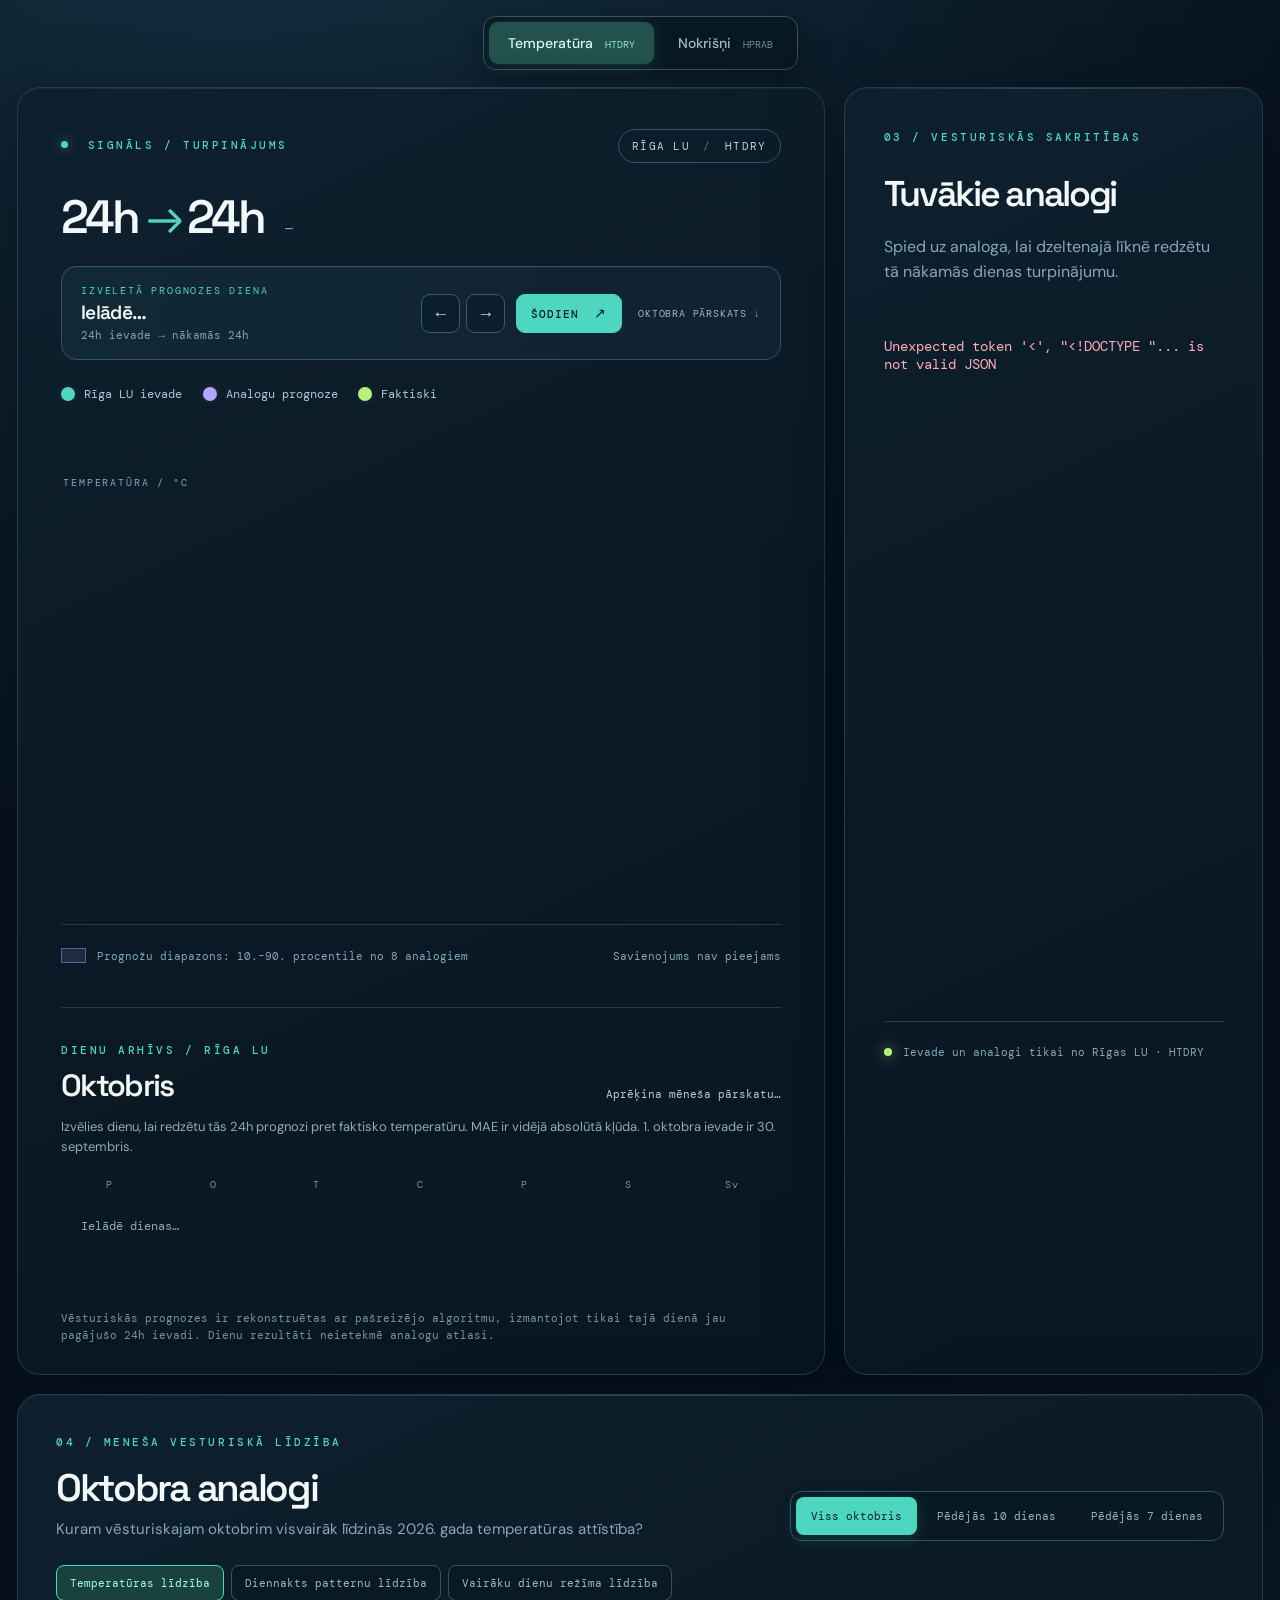
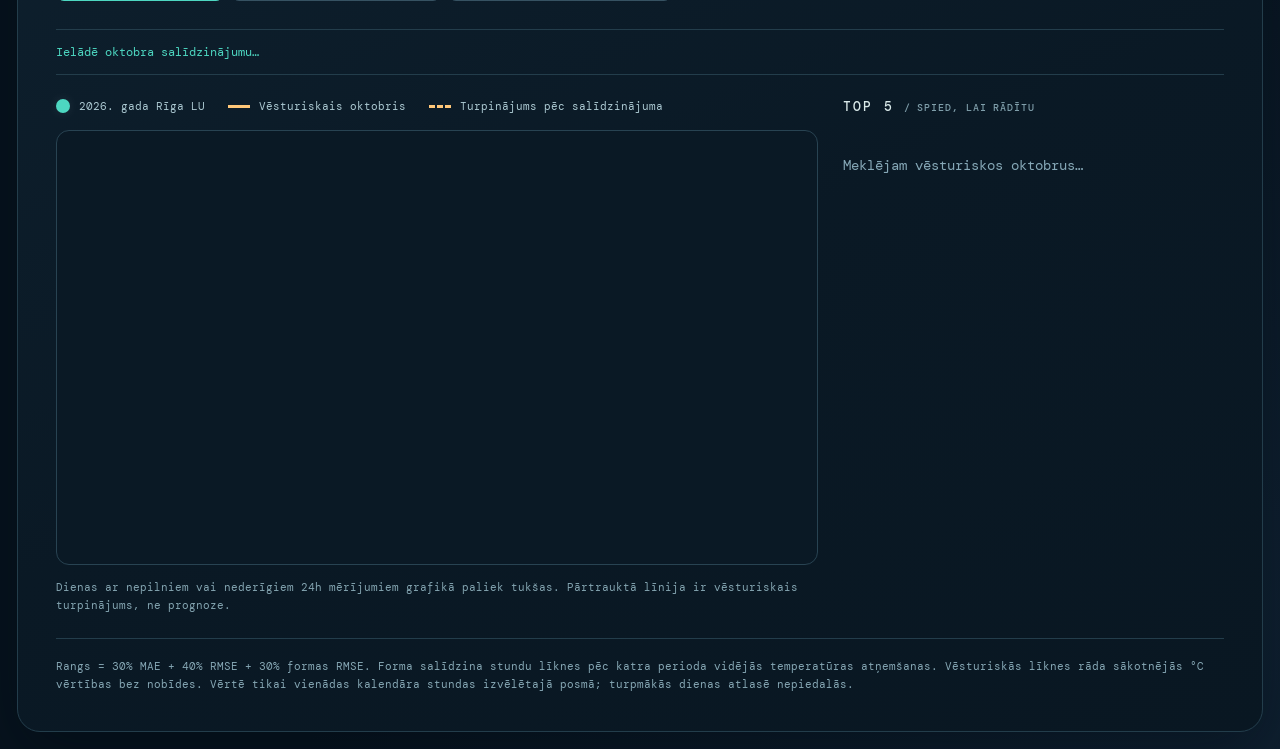
==== public/index.html @ b651a6b8 "Publish Analog Forecasting initial site" ====
<!doctype html>
<html lang="lv">
<head>
  <meta charset="utf-8">
  <meta name="viewport" content="width=device-width, initial-scale=1">
  <meta name="theme-color" content="#07131e">
  <link rel="icon" href="data:image/svg+xml,%3Csvg xmlns='http://www.w3.org/2000/svg' viewBox='0 0 64 64'%3E%3Crect width='64' height='64' rx='13' fill='%230d1c29'/%3E%3Cpath d='M11 39l12-15 10 11 9-18 11 8' fill='none' stroke='%234dd7c1' stroke-width='5' stroke-linecap='round' stroke-linejoin='round'/%3E%3C/svg%3E">
  <title>Weather Scanner · Rīga LU</title>
  <meta name="description" content="Rīgas LU temperatūras un nokrišņu vēsturiskie analogi.">
  <link rel="stylesheet" href="./style.css">
  <link rel="stylesheet" href="./precip.css">
</head>
<body>
  <nav class="weather-mode" role="group" aria-label="Meteoroloģiskais rādītājs">
    <button type="button" id="modeTemperature" aria-pressed="true">Temperatūra <span>HTDRY</span></button>
    <button type="button" id="modePrecipitation" aria-pressed="false">Nokrišņi <span>HPRAB</span></button>
  </nav>
  <main id="temperatureShell" class="shell" aria-label="Rīgas LU temperatūras analogi">
    <div class="analysis-grid">
      <section class="panel forecast-panel" aria-labelledby="forecast-title">
        <div class="panel-topline"><span class="eyebrow"><span class="live-pip"></span> SIGNĀLS / TURPINĀJUMS</span><span class="source-pill">RĪGA LU <span class="pill-separator">/</span> HTDRY</span></div>
        <div class="chart-title-row"><h1 id="forecast-title">24h <span class="arrow">→</span> 24h</h1><span id="forecastDayLabel" class="date-range">—</span></div>
        <div class="date-navigator" aria-label="Prognozes dienas pārslēgšana">
          <div class="date-readout"><span>IZVĒLĒTĀ PROGNOZES DIENA</span><strong id="selectedDateLabel">Ielādē…</strong><small id="dateContext">24h ievade → nākamās 24h</small></div>
          <div class="date-controls"><button type="button" id="previousDay" aria-label="Iepriekšējā oktobra diena">←</button><button type="button" id="nextDay" aria-label="Nākamā oktobra diena">→</button><button type="button" id="todayButton" class="today-button">ŠODIEN <span aria-hidden="true">↗</span></button></div>
          <a class="month-jump" href="#monthReview">OKTOBRA PĀRSKATS ↓</a>
        </div>
        <div class="chart-labels" aria-label="Grafika līkņu skaidrojums">
          <span><i class="swatch teal"></i><span id="inputLegendLabel">Rīga LU ievade</span></span>
          <span><i class="swatch violet"></i>Analogu prognoze</span>
          <span id="normalLegend" hidden><i class="swatch normal"></i><span id="normalLabel">Vēsturiskā norma</span></span>
          <button type="button" id="toggleSelectedAnalog" class="legend-toggle analog-toggle" aria-pressed="true" hidden title="Rādīt vai paslēpt izvēlētā analoga turpinājumu"><i class="swatch best"></i><span id="bestAnalogueLabel">Izvēlētais analogs</span><span class="toggle-indicator" aria-hidden="true">●</span></button>
          <button type="button" id="toggleTodayMatch" class="legend-toggle" aria-pressed="true" hidden title="Rādīt vai paslēpt pēc fakta atrasto šodienas sakritību"><i class="swatch today-match"></i><span id="observedMatchLabel">Šodienas sakritība</span><span class="toggle-indicator" aria-hidden="true">●</span></button>
          <span><i class="swatch lime"></i>Faktiski</span>
        </div>
        <div class="chart-frame forecast-frame"><div class="axis-label">TEMPERATŪRA / °C</div><canvas id="forecastChart" aria-label="Vakardienas temperatūra, prognoze, analogi un faktiskie mērījumi"></canvas><div class="chart-tooltip" id="forecastTooltip"></div></div>
        <div class="forecast-chart-footer"><div><span class="shade-key"></span><span>Prognožu diapazons: 10.–90. procentile no 8 analogiem</span></div><div id="actualStatus">Gaida mērījumus</div></div>
        <p id="normalContext" class="normal-context" hidden></p>
        <section id="monthReview" class="month-review" aria-labelledby="monthTitle">
          <div class="month-review-heading"><div><span class="eyebrow">DIENU ARHĪVS / RĪGA LU</span><h2 id="monthTitle">Oktobris</h2></div><div id="monthSummary" class="month-summary">Aprēķina mēneša pārskatu…</div></div>
          <p class="month-intro">Izvēlies dienu, lai redzētu tās 24h prognozi pret faktisko temperatūru. MAE ir vidējā absolūtā kļūda. 1. oktobra ievade ir 30. septembris.</p>
          <div class="month-weekdays" aria-hidden="true"><span>P</span><span>O</span><span>T</span><span>C</span><span>P</span><span>S</span><span>Sv</span></div>
          <div id="monthGrid" class="month-grid" role="group" aria-label="Oktobra dienas"><div class="month-loading">Ielādē dienas…</div></div>
          <p class="month-footnote">Vēsturiskās prognozes ir rekonstruētas ar pašreizējo algoritmu, izmantojot tikai tajā dienā jau pagājušo 24h ievadi. Dienu rezultāti neietekmē analogu atlasi.</p>
        </section>
      </section>
      <aside class="panel matches-panel" aria-labelledby="matches-title">
        <div class="matches-title"><p class="eyebrow">03 / VĒSTURISKĀS SAKRITĪBAS</p><h2 id="matches-title">Tuvākie analogi</h2><p>Spied uz analoga, lai dzeltenajā līknē redzētu tā nākamās dienas turpinājumu.</p></div>
        <div id="matches" class="matches-list"><div class="loading">Meklējam pilnās HTDRY dienas…</div></div>
        <div class="matches-bottom"><span class="mini-dot"></span><span id="candidateSources">Ievade un analogi tikai no Rīgas LU · HTDRY</span></div>
      </aside>
    </div>
    <section class="panel october-panel" aria-labelledby="octoberTitle">
      <div class="october-heading">
        <div>
          <p class="eyebrow">04 / MĒNEŠA VĒSTURISKĀ LĪDZĪBA</p>
          <h2 id="octoberTitle">Oktobra analogi</h2>
          <p>Kuram vēsturiskajam oktobrim visvairāk līdzinās 2026. gada temperatūras attīstība?</p>
        </div>
        <div class="october-periods" role="group" aria-label="Oktobra salīdzināšanas periods">
          <button type="button" data-october-period="all" aria-pressed="true">Viss oktobris</button>
          <button type="button" data-october-period="10" aria-pressed="false">Pēdējās 10 dienas</button>
          <button type="button" data-october-period="7" aria-pressed="false">Pēdējās 7 dienas</button>
        </div>
      </div>
      <div class="october-methods" role="group" aria-label="Oktobru līdzības vērtēšanas metode">
        <button type="button" data-october-method="temperature" aria-pressed="true">Temperatūras līdzība</button>
        <button type="button" data-october-method="profile" aria-pressed="false">Diennakts patternu līdzība</button>
        <button type="button" data-october-method="regime" aria-pressed="false">Vairāku dienu režīma līdzība</button>
      </div>
      <div class="october-info"><span id="octoberWindow">Ielādē oktobra salīdzinājumu…</span><span id="octoberCandidateCount"></span></div>
      <div class="october-layout">
        <div class="october-plot">
          <div class="october-legend"><span><i class="swatch teal"></i>2026. gada Rīga LU</span><span><i class="october-line-key"></i>Vēsturiskais oktobris</span><span><i class="october-line-key dashed"></i>Turpinājums pēc salīdzinājuma</span></div>
          <div class="october-chart-frame"><canvas id="octoberChart" aria-label="2026. gada oktobra temperatūra un izvēlēto vēsturisko oktobru līknes"></canvas><div class="chart-tooltip" id="octoberTooltip"></div></div>
          <p class="october-chart-note">Dienas ar nepilniem vai nederīgiem 24h mērījumiem grafikā paliek tukšas. Pārtrauktā līnija ir vēsturiskais turpinājums, ne prognoze.</p>
        </div>
        <aside class="october-results" aria-label="Pieci līdzīgākie vēsturiskie oktobri">
          <h3>TOP 5 <span>/ SPIED, LAI RĀDĪTU</span></h3>
          <div id="octoberMatches" class="october-matches"><p class="loading">Meklējam vēsturiskos oktobrus…</p></div>
        </aside>
      </div>
      <p class="october-method" id="octoberMethodExplanation">Rangs = 30% MAE + 40% RMSE + 30% formas RMSE. Forma salīdzina stundu līknes pēc katra perioda vidējās temperatūras atņemšanas. Vēsturiskās līknes rāda sākotnējās °C vērtības bez nobīdes. Vērtē tikai vienādas kalendāra stundas izvēlētajā posmā; turpmākās dienas atlasē nepiedalās.</p>
    </section>
  </main>
  <main id="precipitationShell" class="shell precip-shell" aria-label="Rīgas LU nokrišņu analogi" hidden>
    <section class="panel precip-head">
      <div><p class="eyebrow"><span class="live-pip"></span> RĪGA LU / CLIDATA HPRAB</p><h1>Nokrišņu analogi</h1><p>Stundas nokrišņu summa milimetros. Tikai pilnas Rīgas LU 24h dienas, bez iztrūkumu aizpildīšanas.</p></div>
      <span class="source-pill">RIGASLU <span class="pill-separator">/</span> HPRAB</span>
    </section>
    <section class="panel precip-forecast-panel" aria-labelledby="precipForecastTitle">
      <div class="precip-section-heading"><div><p class="eyebrow">01 / EKSPERIMENTĀLA PROGNOZE</p><h2 id="precipForecastTitle">24h <span class="arrow">→</span> 24h</h2><p>Vēsturisko nokrišņu dienu turpinājumi. Scenāriju diapazons ir analogu izkliede, ne kalibrēts ticamības intervāls.</p></div><div class="precip-date-control"><label for="precipDate">PROGNOZES DIENA</label><input id="precipDate" type="date"><button type="button" id="precipToday">ŠODIEN ↗</button></div></div>
      <div class="precip-kpis"><div><span>ANALOGU VĒRTĒJUMS ≥1 mm</span><strong id="precipChance">—</strong></div><div><span>SAGAIDĀMĀ SUMMA</span><strong id="precipExpected">—</strong></div><div><span>SCENĀRIJI / 10.–90. PROCENTILE</span><strong id="precipScenarios">—</strong></div></div>
      <div class="precip-chart-title"><span>STUNDAS SUMMA / mm</span><span>Stabiņi: analogi un faktiskie · līnija: slapjo analogu svaru daļa</span></div>
      <div class="precip-canvas-wrap"><canvas id="precipForecastChart" aria-label="24 stundu nokrišņu scenārijs, slapjo analogu daļa un faktiskie mērījumi"></canvas></div>
      <div class="precip-legend"><span><i class="precip-key violet"></i>Analogu vidējais</span><span><i class="precip-key lime"></i>Faktiski</span><span><i class="precip-key teal line"></i>Slapjo analogu daļa</span></div>
      <p id="precipForecastStatus" class="october-chart-note">Ielādē nokrišņu prognozi…</p>
      <details class="precip-forecast-details"><summary>8 izmantotie vēsturiskie analogi</summary><div id="precipForecastMatches"></div></details>
    </section>
    <section class="panel precip-october-panel" aria-labelledby="precipOctoberTitle">
      <div class="precip-section-heading"><div><p class="eyebrow">02 / VĒSTURISKAIS OKTOBRIS</p><h2 id="precipOctoberTitle">Oktobra analogi</h2><p>2026. gada nokrišņu daudzums un ritms pret iepriekšējiem Rīgas LU oktobriem.</p></div><div class="october-periods" role="group" aria-label="Nokrišņu salīdzināšanas periods"><button type="button" data-precip-period="all" aria-pressed="true">Viss oktobris</button><button type="button" data-precip-period="10" aria-pressed="false">Pēdējās 10 dienas</button><button type="button" data-precip-period="7" aria-pressed="false">Pēdējās 7 dienas</button></div></div>
      <div class="october-methods" role="group" aria-label="Nokrišņu līdzības metode"><button type="button" data-precip-method="amount" aria-pressed="true">Nokrišņu daudzums</button><button type="button" data-precip-method="episodes" aria-pressed="false">Nokrišņu epizodes</button><button type="button" data-precip-method="rhythm" aria-pressed="false">Sausuma / nokrišņu ritms</button></div>
      <div class="october-info"><span id="precipWindow">Ielādē oktobra datus…</span><span id="precipCandidates"></span></div>
      <div class="precip-october-grid"><div class="precip-plots"><div class="precip-plot-card"><h3>Diennakts nokrišņu summa <small>mm / dienā</small></h3><div class="precip-canvas-wrap"><canvas id="precipDailyChart" aria-label="Oktobra diennakts nokrišņu stabiņi"></canvas></div></div><div class="precip-plot-card"><h3>Mēneša kumulatīvie nokrišņi <small>mm</small></h3><div class="precip-canvas-wrap"><canvas id="precipCumulativeChart" aria-label="2026. un vēsturiskā oktobra uzkrāto nokrišņu līknes"></canvas></div></div><div class="precip-plot-card"><div class="precip-hour-head"><h3>Stundas intensitāte <small>mm / stundā</small></h3><label>Datums <select id="precipHourDay"></select></label></div><div class="precip-canvas-wrap"><canvas id="precipHourlyChart" aria-label="Izvēlētās oktobra dienas nokrišņi pa stundām"></canvas></div></div><p class="october-chart-note">Iekrāsotā zona ir pēc salīdzinājuma robežas. Turpinājuma stabiņi un līkne ir vēsturiski novērojumi; tie nepiedalās rangā.</p></div><aside class="october-results"><h3>TOP 5 <span>/ IZVĒLIES GADU GRAFIKIEM</span></h3><div id="precipMatches" class="october-matches"></div></aside></div>
      <p id="precipMethodExplanation" class="october-method"></p>
    </section>
  </main>
  <script type="module" src="./app.js"></script>
  <script type="module" src="./precip.js"></script>
</body>
</html>
---- public/style.css ----
@import url('https://fonts.googleapis.com/css2?family=DM+Mono:wght@400;500&family=DM+Sans:wght@400;500;600;700&family=Space+Grotesk:wght@400;500;600;700&display=swap');
:root{color-scheme:dark;--bg:#07131e;--panel:#0c1b28;--line:#233d4b;--text:#f2f7f8;--muted:#86a8b7;--teal:#4dd7c1;--lime:#b8f178;--violet:#b2a4ff;--amber:#ffc779;--coral:#ff96aa;--mono:'DM Mono',Consolas,monospace;--display:'Space Grotesk',Arial,sans-serif;--sans:'DM Sans',Arial,sans-serif}
*{box-sizing:border-box}html{min-height:100%}body{margin:0;min-height:100vh;background:radial-gradient(circle at 18% -12%,#153142 0,transparent 40%),radial-gradient(circle at 95% 95%,#102233 0,transparent 36%),var(--bg);color:var(--text);font-family:var(--sans)}
.shell{width:min(100%,1900px);margin:0 auto;padding:clamp(12px,1.3vw,28px);min-height:100vh;display:flex;align-items:stretch}.analysis-grid{display:grid;width:100%;grid-template-columns:minmax(0,1.93fr) minmax(360px,1fr);gap:clamp(12px,1.5vw,28px)}
.panel{min-width:0;position:relative;overflow:hidden;background:linear-gradient(155deg,#0e202e 0%,#0a1925 52%,#091722 100%);border:1px solid var(--line);border-radius:23px;box-shadow:0 22px 70px #020a1280,inset 0 1px #ffffff08}.panel:before{content:'';position:absolute;inset:0 0 auto;height:1px;background:linear-gradient(90deg,transparent,#6baaa944,transparent);pointer-events:none}
.forecast-panel{padding:clamp(28px,3.2vw,64px) clamp(26px,3.4vw,68px) clamp(24px,2.4vw,42px);display:flex;flex-direction:column}.matches-panel{padding:clamp(28px,3.2vw,64px) clamp(28px,3vw,58px) clamp(24px,2.4vw,42px);display:flex;flex-direction:column}
.panel-topline{display:flex;align-items:center;justify-content:space-between;gap:12px;margin-bottom:clamp(24px,2.5vw,46px)}.eyebrow{margin:0;color:var(--teal);font:500 clamp(11px,.83vw,15px) var(--mono);letter-spacing:.23em;line-height:1.5}.live-pip{display:inline-block;width:7px;height:7px;margin:0 10px 1px 0;border-radius:50%;background:var(--teal);box-shadow:0 0 12px #4dd7c199}.source-pill{border:1px solid #345366;border-radius:100px;padding:9px 13px;color:#b8d5dc;font:11px var(--mono);letter-spacing:.12em;white-space:nowrap}.pill-separator{color:#527889;margin:0 5px}
.chart-title-row{display:flex;align-items:baseline;gap:clamp(16px,1.7vw,32px);flex-wrap:wrap}.chart-title-row h1{font:600 clamp(40px,3.65vw,73px)/.98 var(--display);letter-spacing:-.07em;margin:0}.arrow{color:var(--teal);font-weight:400;letter-spacing:-.1em}.date-range{color:#86a8bc;font:clamp(13px,1vw,18px) var(--mono);white-space:nowrap}
.chart-labels{display:flex;align-content:flex-start;align-items:center;flex-wrap:wrap;gap:13px clamp(18px,1.6vw,31px);margin-top:clamp(36px,3vw,62px);min-height:55px}.chart-labels>span{display:inline-flex;align-items:center;color:#aac9d4;font:clamp(12px,.85vw,16px) var(--mono);white-space:nowrap}.swatch{display:inline-block;flex:none;width:14px;height:14px;margin-right:9px;border-radius:50%;box-shadow:0 0 12px #ffffff16}.swatch.teal{background:var(--teal)}.swatch.violet{background:var(--violet)}.swatch.lime{background:var(--lime)}.swatch.best,.swatch.today-match{width:24px;height:0;border-top:3px dotted var(--amber);border-radius:0;box-shadow:none}.swatch.today-match{border-color:var(--coral)}
.chart-labels>[hidden]{display:none}.legend-toggle{display:inline-flex;align-items:center;gap:0;border:1px solid #ff96aa60;border-radius:9px;background:#ff96aa0b;color:#bcd3dc;padding:7px 10px;font:clamp(12px,.85vw,16px) var(--mono);cursor:pointer;transition:opacity .2s,border-color .2s,background .2s}.legend-toggle:hover{border-color:var(--coral);background:#ff96aa1c}.legend-toggle:focus-visible,.match:focus-visible{outline:2px solid var(--amber);outline-offset:2px}.legend-toggle.is-off{opacity:.47}.toggle-indicator{margin-left:9px;color:var(--coral);font-size:11px}.legend-toggle.is-off .toggle-indicator{color:#607888}
.chart-frame{position:relative}.forecast-frame{height:clamp(440px,49vw,710px);margin:clamp(28px,2.7vw,50px) 0 0;flex:1;min-height:440px}.chart-frame canvas{display:block;width:100%;height:100%;cursor:crosshair;touch-action:pan-y}.axis-label{position:absolute;top:0;left:2px;pointer-events:none;color:#88aab9;font:clamp(10px,.8vw,14px) var(--mono);letter-spacing:.18em}.chart-tooltip{display:none;position:absolute;z-index:4;pointer-events:none;min-width:180px;max-width:min(300px,80vw);padding:14px 17px;background:#193140f5;border:1px solid #587f8d;border-radius:12px;box-shadow:0 14px 36px #000a;color:#f0faf9;font:13px/1.7 var(--mono);backdrop-filter:blur(12px)}.chart-tooltip strong{font-size:15px}
.forecast-chart-footer{display:flex;align-items:center;justify-content:space-between;gap:12px 22px;flex-wrap:wrap;border-top:1px solid var(--line);margin-top:8px;padding-top:clamp(18px,1.8vw,31px);color:var(--muted);font:clamp(11px,.79vw,15px) var(--mono);line-height:1.5}.forecast-chart-footer>div{display:flex;align-items:center;gap:11px}.shade-key{display:inline-block;flex:none;width:25px;height:15px;border:1px solid #ab9afa77;background:#ab9afa22}
.matches-title .eyebrow{margin-bottom:clamp(24px,2.3vw,42px)}.matches-title h2{margin:0;color:var(--text);font:600 clamp(32px,2.8vw,54px)/1.08 var(--display);letter-spacing:-.065em}.matches-title>p:last-child{margin:clamp(20px,1.7vw,32px) 0 clamp(26px,2.1vw,41px);color:var(--muted);font-size:clamp(16px,1.18vw,22px);line-height:1.55}.matches-list{flex:1;min-height:0;max-height:710px;overflow-y:auto;scrollbar-width:thin;scrollbar-color:#365465 transparent}.match{display:grid;width:100%;grid-template-columns:clamp(26px,2vw,40px) minmax(0,1fr) auto;align-items:center;gap:clamp(9px,1vw,19px);padding:clamp(17px,1.5vw,27px) 8px;border:0;border-top:1px solid var(--line);background:transparent;color:inherit;text-align:left;cursor:pointer;transition:background .18s,padding .18s,box-shadow .18s}.match:hover{background:#152a38aa;padding-left:14px}.match.selected{background:#ffc7790e;box-shadow:inset 3px 0 var(--amber);padding-left:14px}.match.selected .match-rank,.match.selected .match-score{color:var(--amber)}.match-detail,.match-date,.match-station,.match-meta{display:block;min-width:0}.match-rank{color:#698c9e;font:clamp(14px,.91vw,18px) var(--mono)}.match-date{font:600 clamp(18px,1.3vw,26px) var(--display);letter-spacing:-.035em}.match-station{margin-top:5px;color:#d5e5e6;font:clamp(12px,.85vw,16px) var(--sans)}.match-station span{color:#6f93a2;font:11px var(--mono);margin-left:5px}.match-meta{margin-top:4px;color:#7b9ba9;font:clamp(11px,.75vw,14px) var(--mono)}.match-score{text-align:right;color:var(--teal);font:500 clamp(19px,1.3vw,26px) var(--mono)}.match-score small{display:block;margin-top:6px;color:#7496a5;font:clamp(10px,.7vw,13px) var(--mono);white-space:nowrap}.matches-bottom{border-top:1px solid var(--line);padding-top:clamp(19px,1.7vw,32px);color:#88a8b6;font:clamp(11px,.8vw,15px)/1.5 var(--mono)}.mini-dot{display:inline-block;width:8px;height:8px;margin-right:11px;border-radius:50%;background:var(--lime);box-shadow:0 0 14px #b8f178a3}.loading{padding:26px 0;color:var(--muted);font:14px var(--mono)}.loading.error{color:#ffabb8}
.match-meta>span{display:block;line-height:1.35}
@media(max-width:1250px){.analysis-grid{grid-template-columns:minmax(0,1.55fr) minmax(330px,1fr)}.forecast-panel,.matches-panel{padding:30px}.chart-labels{margin-top:30px}.forecast-frame{min-height:440px}.match-station span{display:block;margin:3px 0 0}}
@media(max-width:900px){.shell{padding:14px}.analysis-grid{grid-template-columns:1fr;gap:14px}.forecast-panel,.matches-panel{padding:30px}.forecast-frame{height:480px;min-height:480px}.matches-list{display:grid;grid-template-columns:repeat(2,minmax(0,1fr));column-gap:26px;max-height:none;overflow:visible}.matches-bottom{margin-top:20px}.match:nth-child(2){border-top:1px solid var(--line)}}
@media(max-width:760px){.matches-list{display:block}.match-station span{display:inline;margin-left:5px}}
@media(max-width:600px){.shell{padding:8px}.forecast-panel,.matches-panel{padding:22px 18px;border-radius:17px}.panel-topline{margin-bottom:24px}.source-pill{font-size:9px;padding:7px 9px}.chart-title-row h1{font-size:39px}.date-range{font-size:12px}.chart-labels{margin-top:26px;gap:10px 14px}.chart-labels>span{font-size:11px}.forecast-frame{height:390px;min-height:390px;margin-top:28px}.matches-list{display:block}.matches-title h2{font-size:33px}.matches-title>p:last-child{font-size:16px}.match{padding:19px 0}.forecast-chart-footer{display:block}.forecast-chart-footer>div+div{margin-top:8px}}

.date-navigator{display:flex;align-items:center;gap:16px;flex-wrap:wrap;margin-top:26px;padding:17px 19px;background:linear-gradient(100deg,#102a35,#112332 70%,#102333);border:1px solid #345263;border-radius:15px;box-shadow:inset 0 1px #ffffff0a}
.date-readout{display:flex;flex-direction:column;gap:4px;flex:1;min-width:170px}.date-readout>span{color:var(--teal);font:10px var(--mono);letter-spacing:.18em}.date-readout strong{font:600 clamp(19px,1.5vw,28px)/1.2 var(--display);letter-spacing:-.035em}.date-readout small{color:#83a5b3;font:11px var(--mono)}
.date-controls{display:flex;align-items:center;gap:6px}.date-controls button{height:39px;min-width:39px;border:1px solid #3b5b6c;border-radius:9px;background:#0b1e2b;color:#c9e4e8;font:500 17px var(--mono);cursor:pointer;transition:background .2s,transform .2s,border-color .2s}.date-controls button:hover:not(:disabled){background:#21404e;border-color:var(--teal);transform:translateY(-2px)}.date-controls button:disabled{opacity:.33;cursor:default}.date-controls .today-button{padding:0 14px;margin-left:5px;color:#071d22;background:var(--teal);border-color:var(--teal);font:500 11px var(--mono);letter-spacing:.09em}.date-controls .today-button:hover{color:#071d22;background:#72e9d4}.date-controls .today-button span{margin-left:7px;font-size:14px}.date-controls .today-button.is-current{box-shadow:0 0 0 3px #4dd7c123}
.month-jump{color:#9cbcc7;font:10px var(--mono);letter-spacing:.08em;text-decoration:none;white-space:nowrap}.month-jump:hover{color:var(--teal)}.date-controls button:focus-visible,.month-jump:focus-visible,.day-tile:focus-visible{outline:2px solid var(--amber);outline-offset:2px}
.date-navigator+.chart-labels{margin-top:clamp(23px,2vw,34px)}
.month-review{margin-top:43px;padding-top:30px;border-top:1px solid var(--line);scroll-margin-top:22px}.month-review-heading{display:flex;align-items:end;justify-content:space-between;gap:12px 20px;flex-wrap:wrap}.month-review-heading h2{font:600 clamp(27px,2.4vw,42px)/1.05 var(--display);letter-spacing:-.055em;margin:11px 0 0}.month-summary{color:#b5d1d6;font:11px/1.5 var(--mono);text-align:right}.month-summary strong{color:var(--teal);font-size:18px}.month-intro{color:#8eacb7;font:13px/1.5 var(--sans);margin:15px 0 22px}.month-weekdays,.month-grid{display:grid;grid-template-columns:repeat(7,minmax(0,1fr));gap:7px}.month-weekdays{margin-bottom:7px;text-align:center;color:#7998a6;font:10px var(--mono);letter-spacing:.15em}.month-grid{min-height:92px}.month-loading{grid-column:1/-1;color:#8eacb7;font:12px var(--mono);padding:20px}
.day-tile{position:relative;display:flex;flex-direction:column;align-items:flex-start;justify-content:space-between;min-width:0;min-height:67px;padding:10px 10px 8px;background:#0d202d;border:1px solid #294655;border-radius:10px;color:#d4e7e9;text-align:left;cursor:pointer;transition:background .18s,border-color .18s,transform .18s,box-shadow .18s}.day-tile:hover:not(:disabled){background:#1a3442;border-color:#70cbbd;transform:translateY(-2px)}.day-tile.selected{border-color:var(--teal);background:linear-gradient(145deg,#173d44,#123039);box-shadow:inset 0 0 0 1px #4dd7c155,0 4px 20px #4dd7c11d}.day-tile.today{box-shadow:inset 0 0 0 1px #b8f17855}.day-tile.selected.today{box-shadow:inset 0 0 0 1px #4dd7c166,0 0 16px #b8f1782b}.day-tile:disabled{cursor:default;opacity:.42}.day-tile.unavailable{opacity:.5}.day-tile .day-number{font:600 18px/1 var(--display)}.day-tile .day-metric{overflow:hidden;max-width:100%;white-space:nowrap;text-overflow:ellipsis;color:#84aab5;font:10px var(--mono)}.day-tile.complete .day-metric{color:#b6d9d5}.day-tile.partial .day-metric{color:var(--lime)}.day-tile:before{content:'';position:absolute;right:9px;top:10px;width:5px;height:5px;border-radius:50%;background:#698798}.day-tile.complete:before{background:var(--teal)}.day-tile.partial:before,.day-tile.today:before{background:var(--lime)}.month-blank{min-height:67px}.month-footnote{margin:20px 0 0;color:#7597a5;font:11px/1.5 var(--mono)}
@media(max-width:1200px){.date-navigator{gap:12px}.month-jump{width:100%}.day-tile{min-height:61px;padding:9px 7px}.day-tile .day-number{font-size:16px}.day-tile .day-metric{font-size:9px}}
@media(max-width:600px){.date-navigator{margin-top:21px;padding:14px}.date-readout{min-width:140px}.date-controls{width:100%}.date-controls .today-button{margin-left:auto}.month-review{margin-top:31px;padding-top:23px}.month-summary{text-align:left}.month-grid,.month-weekdays{gap:4px}.day-tile{min-height:53px;padding:7px 5px;border-radius:7px}.day-tile .day-number{font-size:14px}.day-tile .day-metric{font-size:8px}.month-blank{min-height:53px}}

.swatch.normal{width:24px;height:0;border-top:3px dashed #84c9ec;border-radius:0;box-shadow:none}.normal-context{margin:12px 0 0;color:#83a6b4;font:11px/1.5 var(--mono)}.normal-context:before{content:'NORMA / ';color:#84c9ec;letter-spacing:.08em}.normal-context[hidden]{display:none}
.legend-toggle.analog-toggle{border-color:#ffc77960;background:#ffc7790b}.legend-toggle.analog-toggle:hover{border-color:var(--amber);background:#ffc7791c}.analog-toggle .toggle-indicator{color:var(--amber)}

/* Separate full-width October comparison; the 24h dashboard above remains intact. */
.shell{flex-direction:column;gap:clamp(14px,1.5vw,28px)}
.october-panel{padding:clamp(26px,3vw,54px)}
.october-heading{display:flex;align-items:flex-end;justify-content:space-between;gap:22px;flex-wrap:wrap}
.october-heading h2{font:600 clamp(33px,3vw,54px)/1.05 var(--display);letter-spacing:-.06em;margin:18px 0 11px}
.october-heading p:last-child{color:var(--muted);font:clamp(15px,1.05vw,19px)/1.45 var(--sans);margin:0}
.october-periods{display:flex;gap:5px;flex-wrap:wrap;padding:5px;border:1px solid #365262;border-radius:12px;background:#091923}
.october-periods button{border:0;border-radius:8px;background:transparent;color:#98b6c2;padding:12px 15px;cursor:pointer;font:11px var(--mono);white-space:nowrap;transition:background .2s,color .2s}
.october-periods button:hover{color:var(--text);background:#203746}.october-periods button[aria-pressed="true"]{color:#092026;background:var(--teal);box-shadow:0 4px 16px #4dd7c12b}
.october-periods button:focus-visible,.october-match:focus-visible{outline:2px solid var(--amber);outline-offset:2px}
.october-methods{display:flex;flex-wrap:wrap;gap:7px;margin-top:24px}
.october-methods button{border:1px solid #365262;border-radius:8px;background:#0a1a25;color:#9db9c5;padding:10px 13px;cursor:pointer;font:11px var(--mono);transition:background .2s,border-color .2s,color .2s}
.october-methods button:hover{border-color:var(--teal);color:var(--text)}
.october-methods button[aria-pressed="true"]{border-color:var(--teal);background:#19423f;color:#a5fff0}
.october-methods button:focus-visible{outline:2px solid var(--amber);outline-offset:2px}
.october-info{display:flex;justify-content:space-between;gap:10px 20px;flex-wrap:wrap;margin:28px 0 16px;padding:13px 0;border-top:1px solid var(--line);border-bottom:1px solid var(--line);color:#a6c6cf;font:12px/1.5 var(--mono)}
.october-info span:first-child{color:var(--teal)}
.october-layout{display:grid;grid-template-columns:minmax(0,2fr) minmax(285px,1fr);gap:clamp(18px,2vw,38px)}
.october-plot,.october-results{min-width:0}.october-legend{display:flex;flex-wrap:wrap;gap:10px 23px;margin:8px 0 17px;color:#acc9d2;font:11px var(--mono)}.october-legend span{display:flex;align-items:center;white-space:nowrap}
.october-line-key{display:inline-block;width:22px;height:0;margin-right:9px;border-top:3px solid var(--amber)}.october-line-key.dashed{border-top-style:dashed}
.october-chart-frame{height:clamp(360px,34vw,510px);position:relative;border:1px solid #284352;border-radius:13px;background:#0a1925;overflow:hidden}.october-chart-frame canvas{display:block;width:100%;height:100%;cursor:crosshair}
.october-chart-note{margin:14px 0 0;color:#84a5b1;font:11px/1.6 var(--mono)}
.october-results{padding:7px 0 0}.october-results h3{margin:0 0 15px;font:500 13px var(--mono);letter-spacing:.16em;color:#d9e9e9}.october-results h3 span{font-size:10px;color:#7f9eaa;letter-spacing:.09em}
.october-match{display:grid;grid-template-columns:7px 29px minmax(0,1fr) auto;gap:10px;align-items:center;width:100%;padding:14px 9px;border:0;border-top:1px solid var(--line);background:transparent;color:var(--text);text-align:left;cursor:pointer;transition:background .18s,opacity .18s}.october-match:hover{background:#15303d}.october-match[aria-pressed="true"]{background:#19323c}.october-match[aria-pressed="false"]{opacity:.65}.october-match-bar{height:46px;width:4px;border-radius:4px;background:var(--analog-color)}.october-match-rank{font:12px var(--mono);color:#7899a8}.october-match-year{display:block;font:600 21px var(--display)}.october-match-detail{display:block;margin-top:3px;font:10px/1.5 var(--mono);color:#8eadba}.october-match-score{font:500 16px var(--mono);color:var(--analog-color);text-align:right}.october-match-score small{display:block;font:10px var(--mono);color:#7898a5}
.october-method{margin:23px 0 0;padding-top:18px;border-top:1px solid var(--line);color:#86a7b4;font:11px/1.65 var(--mono)}
@media(max-width:1100px){.october-layout{grid-template-columns:1fr}.october-matches{display:grid;grid-template-columns:repeat(2,minmax(0,1fr));gap:0 16px}.october-chart-frame{height:430px}}
@media(max-width:650px){.october-panel{padding:22px 18px}.october-periods{width:100%}.october-periods button{flex:1;padding:10px 5px;font-size:10px}.october-matches{display:block}.october-chart-frame{height:360px}.october-info{font-size:10px}.october-heading p:last-child{font-size:14px}}
---- public/precip.css ----
[hidden]{display:none!important}
.weather-mode{width:max-content;max-width:calc(100% - 24px);display:flex;gap:5px;margin:16px auto 0;padding:5px;border:1px solid #365262;border-radius:13px;background:#091923;box-shadow:0 10px 30px #0005}
.weather-mode button{border:0;border-radius:9px;padding:12px 19px;background:transparent;color:#a5bec8;font:500 14px var(--sans);cursor:pointer;transition:background .2s,color .2s}
.weather-mode button span{margin-left:8px;color:#71919e;font:10px var(--mono)}
.weather-mode button[aria-pressed="true"]{background:#24534f;color:#dcfff6;box-shadow:0 4px 15px #4dd7c124}.weather-mode button[aria-pressed="true"] span{color:#93e5d8}
.weather-mode button:hover:not([aria-pressed="true"]){background:#1b3442;color:#e8f5f6}
.weather-mode button:focus-visible,.precip-shell button:focus-visible,.precip-shell input:focus-visible,.precip-shell select:focus-visible{outline:2px solid var(--amber);outline-offset:2px}
.precip-shell{padding-top:14px}.precip-head,.precip-forecast-panel,.precip-october-panel{padding:clamp(24px,3vw,52px)}
.precip-head{display:flex;justify-content:space-between;align-items:center;gap:20px}.precip-head h1{margin:12px 0 8px;font:600 clamp(39px,3.2vw,61px)/1.05 var(--display);letter-spacing:-.06em}.precip-head p:last-child,.precip-section-heading p:last-child{margin:0;color:var(--muted);font:clamp(14px,1vw,18px)/1.5 var(--sans)}
.precip-section-heading{display:flex;justify-content:space-between;align-items:flex-end;flex-wrap:wrap;gap:20px}.precip-section-heading h2{font:600 clamp(31px,2.7vw,48px)/1.1 var(--display);letter-spacing:-.055em;margin:12px 0 9px}
.precip-date-control{display:flex;align-items:center;gap:9px;flex-wrap:wrap}.precip-date-control label{color:#9cb7c3;font:10px var(--mono);letter-spacing:.12em}.precip-date-control input,.precip-hour-head select{border:1px solid #385667;border-radius:8px;background:#0a1b28;color:#edf8f8;padding:10px 12px;font:12px var(--mono);color-scheme:dark}.precip-date-control button{border:1px solid var(--teal);border-radius:8px;background:#214f4b;color:#bbfff0;padding:10px 13px;cursor:pointer;font:11px var(--mono)}
.precip-kpis{display:grid;grid-template-columns:repeat(3,minmax(0,1fr));gap:12px;margin:28px 0}.precip-kpis>div{padding:18px 20px;background:#0c2530;border:1px solid #30505b;border-radius:12px}.precip-kpis span,.precip-kpis strong{display:block}.precip-kpis span{color:#82a7b4;font:10px/1.5 var(--mono);letter-spacing:.08em}.precip-kpis strong{margin-top:8px;color:var(--teal);font:600 clamp(21px,2vw,36px) var(--display)}
.precip-chart-title{display:flex;justify-content:space-between;gap:10px;flex-wrap:wrap;margin:25px 0 11px;color:#8eb0bc;font:11px var(--mono);letter-spacing:.07em}.precip-chart-title span:last-child{letter-spacing:0;color:#789aa8}
.precip-canvas-wrap{height:270px;position:relative;border:1px solid #284352;border-radius:12px;background:#091925;overflow:hidden}.precip-canvas-wrap canvas{display:block;width:100%;height:100%}.precip-forecast-panel>.precip-canvas-wrap{height:360px}
.precip-legend{display:flex;flex-wrap:wrap;gap:12px 23px;margin:16px 0;color:#9db9c5;font:11px var(--mono)}.precip-legend span{display:flex;align-items:center}.precip-key{width:15px;height:11px;display:inline-block;margin-right:8px;border-radius:3px;background:var(--key)}.precip-key.violet{--key:var(--violet)}.precip-key.lime{--key:var(--lime)}.precip-key.teal{--key:var(--teal)}.precip-key.line{height:0;border-top:2px solid var(--key);border-radius:0;background:transparent}
.precip-forecast-details{margin-top:19px;padding:14px 18px;border:1px solid #2e4a58;border-radius:10px;color:#a4c1ca;font:11px/1.6 var(--mono)}.precip-forecast-details summary{cursor:pointer;color:#d2e9e8}.precip-forecast-details ul{list-style:none;padding:0;margin:12px 0 0;display:grid;grid-template-columns:repeat(2,minmax(0,1fr));gap:7px 20px}
.precip-october-panel .october-methods{margin-top:24px}.precip-october-grid{display:grid;grid-template-columns:minmax(0,2fr) minmax(280px,1fr);gap:clamp(17px,2vw,38px)}.precip-plots{min-width:0;display:grid;gap:19px}.precip-plot-card{min-width:0}.precip-plot-card h3{margin:0 0 11px;font:600 18px var(--display)}.precip-plot-card h3 small{margin-left:7px;color:#81a4b2;font:11px var(--mono)}.precip-hour-head{display:flex;align-items:center;justify-content:space-between;gap:10px;flex-wrap:wrap}.precip-hour-head label{color:#90adbb;font:11px var(--mono)}.precip-hour-head select{margin-left:7px}.precip-october-panel .october-match-detail{font-size:11px}.precip-october-panel .october-match-score{font-size:15px}.precip-october-panel .october-match[aria-pressed="true"]{background:#153b40}
@media(max-width:1000px){.precip-october-grid{grid-template-columns:1fr}.precip-october-panel .october-matches{display:grid;grid-template-columns:repeat(2,minmax(0,1fr));gap:0 16px}}
@media(max-width:650px){.weather-mode{margin-top:9px}.weather-mode button{padding:10px 12px;font-size:12px}.weather-mode button span{display:none}.precip-head,.precip-forecast-panel,.precip-october-panel{padding:22px 18px}.precip-head .source-pill{display:none}.precip-kpis{grid-template-columns:1fr;gap:8px;margin:20px 0}.precip-kpis>div{padding:12px 14px}.precip-kpis strong{margin-top:3px}.precip-forecast-panel>.precip-canvas-wrap{height:300px}.precip-canvas-wrap{height:235px}.precip-forecast-details ul{grid-template-columns:1fr}.precip-october-panel .october-matches{display:block}.precip-section-heading>.october-periods{width:100%}.precip-section-heading>.october-periods button{flex:1;padding:10px 5px;font-size:10px}}
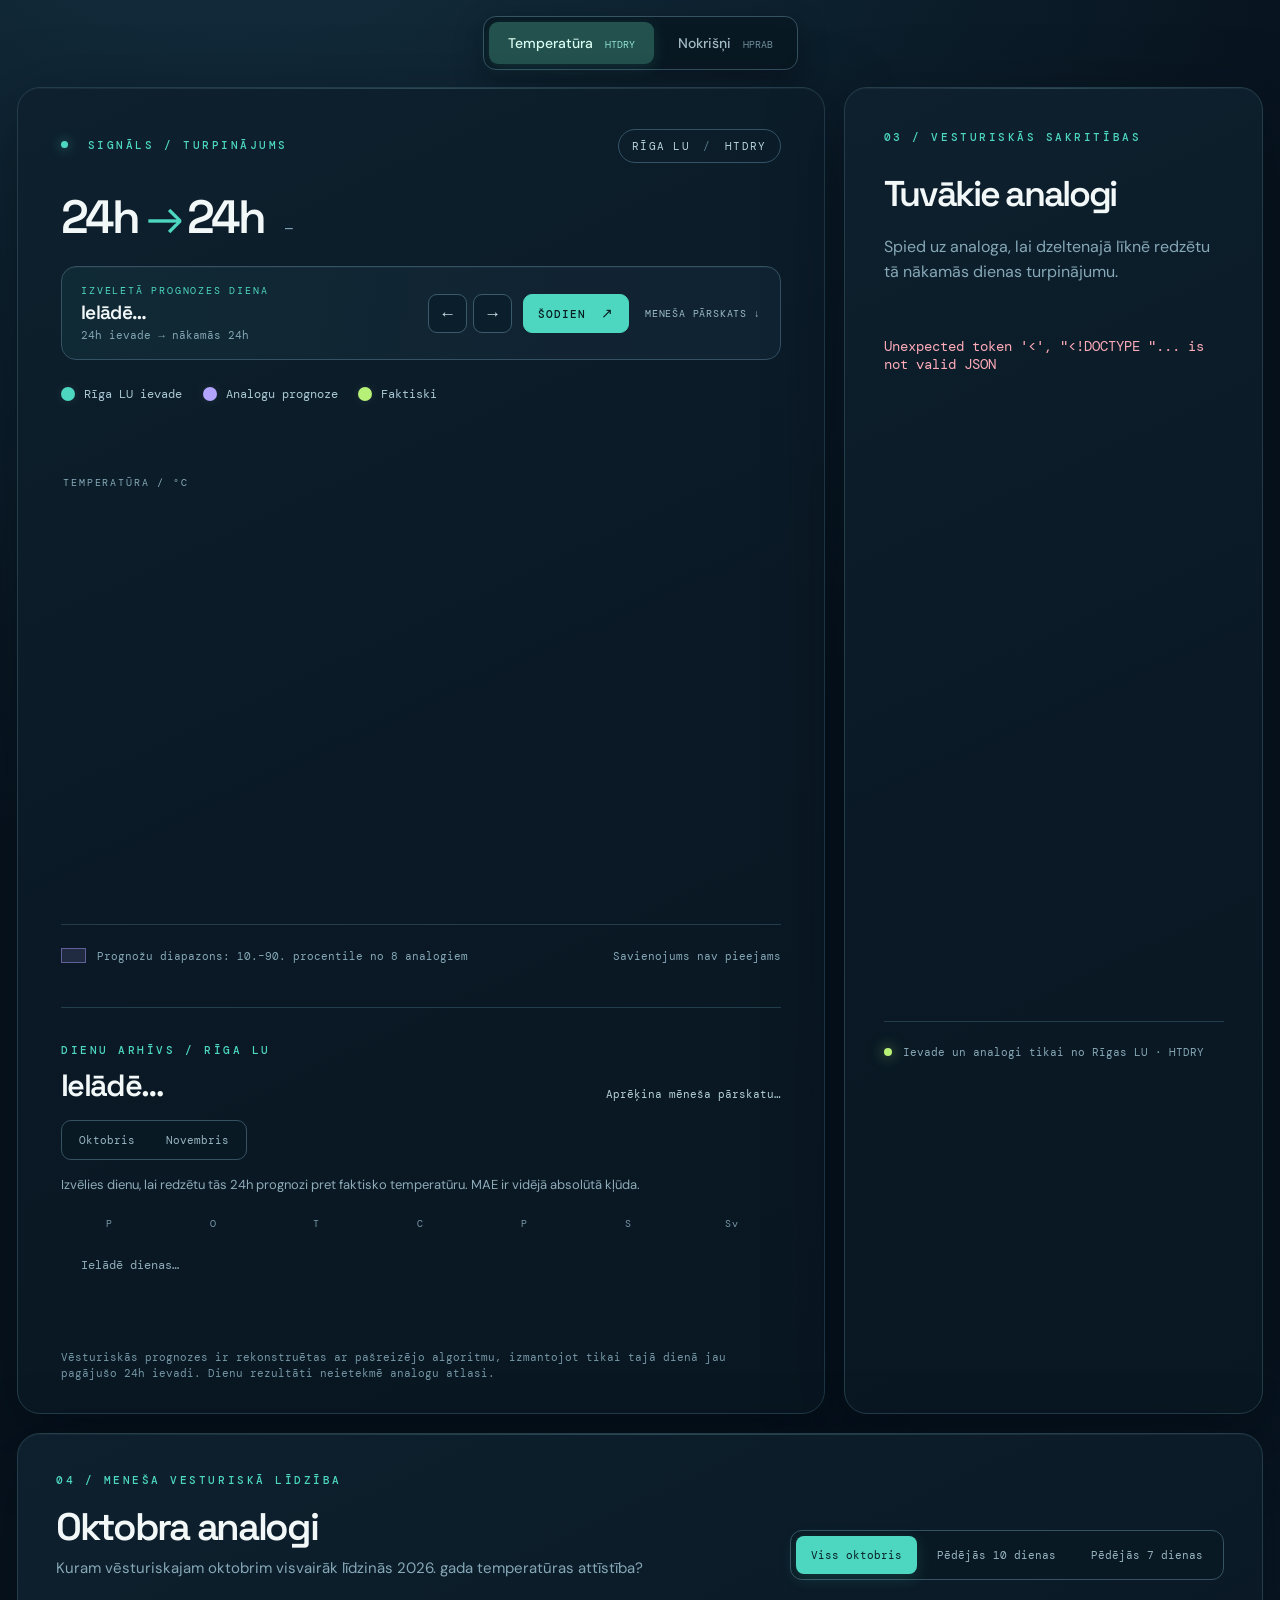
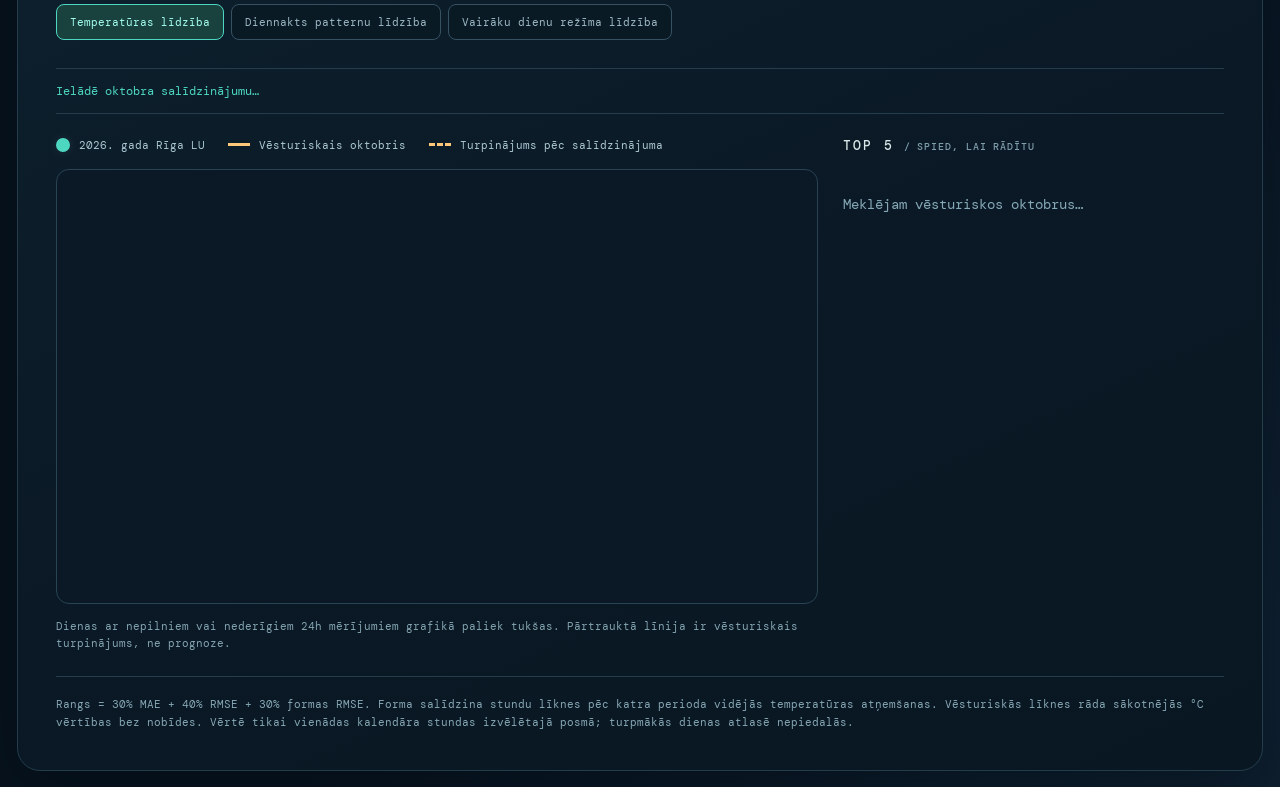
==== commit 621f97fc: "Publish November archive and latest Riga weather snapshot" ====
--- a/public/index.html
+++ b/public/index.html
@@ -22,8 +22,8 @@
         <div class="chart-title-row"><h1 id="forecast-title">24h <span class="arrow">→</span> 24h</h1><span id="forecastDayLabel" class="date-range">—</span></div>
         <div class="date-navigator" aria-label="Prognozes dienas pārslēgšana">
           <div class="date-readout"><span>IZVĒLĒTĀ PROGNOZES DIENA</span><strong id="selectedDateLabel">Ielādē…</strong><small id="dateContext">24h ievade → nākamās 24h</small></div>
-          <div class="date-controls"><button type="button" id="previousDay" aria-label="Iepriekšējā oktobra diena">←</button><button type="button" id="nextDay" aria-label="Nākamā oktobra diena">→</button><button type="button" id="todayButton" class="today-button">ŠODIEN <span aria-hidden="true">↗</span></button></div>
-          <a class="month-jump" href="#monthReview">OKTOBRA PĀRSKATS ↓</a>
+          <div class="date-controls"><button type="button" id="previousDay" aria-label="Iepriekšējā diena">←</button><button type="button" id="nextDay" aria-label="Nākamā diena">→</button><button type="button" id="todayButton" class="today-button">ŠODIEN <span aria-hidden="true">↗</span></button></div>
+          <a class="month-jump" href="#monthReview">MĒNEŠA PĀRSKATS ↓</a>
         </div>
         <div class="chart-labels" aria-label="Grafika līkņu skaidrojums">
           <span><i class="swatch teal"></i><span id="inputLegendLabel">Rīga LU ievade</span></span>
@@ -37,10 +37,11 @@
         <div class="forecast-chart-footer"><div><span class="shade-key"></span><span>Prognožu diapazons: 10.–90. procentile no 8 analogiem</span></div><div id="actualStatus">Gaida mērījumus</div></div>
         <p id="normalContext" class="normal-context" hidden></p>
         <section id="monthReview" class="month-review" aria-labelledby="monthTitle">
-          <div class="month-review-heading"><div><span class="eyebrow">DIENU ARHĪVS / RĪGA LU</span><h2 id="monthTitle">Oktobris</h2></div><div id="monthSummary" class="month-summary">Aprēķina mēneša pārskatu…</div></div>
-          <p class="month-intro">Izvēlies dienu, lai redzētu tās 24h prognozi pret faktisko temperatūru. MAE ir vidējā absolūtā kļūda. 1. oktobra ievade ir 30. septembris.</p>
+          <div class="month-review-heading"><div><span class="eyebrow">DIENU ARHĪVS / RĪGA LU</span><h2 id="monthTitle">Ielādē…</h2></div><div id="monthSummary" class="month-summary">Aprēķina mēneša pārskatu…</div></div>
+          <div class="month-tabs" role="group" aria-label="Dienu arhīva mēnesis"><button type="button" data-review-month="2026-10" aria-pressed="false">Oktobris</button><button type="button" data-review-month="2026-11" aria-pressed="false">Novembris</button></div>
+          <p id="monthIntro" class="month-intro">Izvēlies dienu, lai redzētu tās 24h prognozi pret faktisko temperatūru. MAE ir vidējā absolūtā kļūda.</p>
           <div class="month-weekdays" aria-hidden="true"><span>P</span><span>O</span><span>T</span><span>C</span><span>P</span><span>S</span><span>Sv</span></div>
-          <div id="monthGrid" class="month-grid" role="group" aria-label="Oktobra dienas"><div class="month-loading">Ielādē dienas…</div></div>
+          <div id="monthGrid" class="month-grid" role="group" aria-label="Mēneša dienas"><div class="month-loading">Ielādē dienas…</div></div>
           <p class="month-footnote">Vēsturiskās prognozes ir rekonstruētas ar pašreizējo algoritmu, izmantojot tikai tajā dienā jau pagājušo 24h ievadi. Dienu rezultāti neietekmē analogu atlasi.</p>
         </section>
       </section>
--- a/public/style.css
+++ b/public/style.css
@@ -55,5 +55,9 @@
 .october-results{padding:7px 0 0}.october-results h3{margin:0 0 15px;font:500 13px var(--mono);letter-spacing:.16em;color:#d9e9e9}.october-results h3 span{font-size:10px;color:#7f9eaa;letter-spacing:.09em}
 .october-match{display:grid;grid-template-columns:7px 29px minmax(0,1fr) auto;gap:10px;align-items:center;width:100%;padding:14px 9px;border:0;border-top:1px solid var(--line);background:transparent;color:var(--text);text-align:left;cursor:pointer;transition:background .18s,opacity .18s}.october-match:hover{background:#15303d}.october-match[aria-pressed="true"]{background:#19323c}.october-match[aria-pressed="false"]{opacity:.65}.october-match-bar{height:46px;width:4px;border-radius:4px;background:var(--analog-color)}.october-match-rank{font:12px var(--mono);color:#7899a8}.october-match-year{display:block;font:600 21px var(--display)}.october-match-detail{display:block;margin-top:3px;font:10px/1.5 var(--mono);color:#8eadba}.october-match-score{font:500 16px var(--mono);color:var(--analog-color);text-align:right}.october-match-score small{display:block;font:10px var(--mono);color:#7898a5}
 .october-method{margin:23px 0 0;padding-top:18px;border-top:1px solid var(--line);color:#86a7b4;font:11px/1.65 var(--mono)}
+.month-tabs{display:flex;gap:5px;width:max-content;max-width:100%;margin-top:18px;padding:4px;border:1px solid #365262;border-radius:10px;background:#091923}
+.month-tabs button{border:0;border-radius:7px;background:transparent;color:#98b6c2;padding:8px 13px;cursor:pointer;font:11px var(--mono)}
+.month-tabs button[aria-pressed="true"]{background:#20434a;color:#d7f6ee}
+.month-tabs button:focus-visible{outline:2px solid var(--amber);outline-offset:2px}
 @media(max-width:1100px){.october-layout{grid-template-columns:1fr}.october-matches{display:grid;grid-template-columns:repeat(2,minmax(0,1fr));gap:0 16px}.october-chart-frame{height:430px}}
 @media(max-width:650px){.october-panel{padding:22px 18px}.october-periods{width:100%}.october-periods button{flex:1;padding:10px 5px;font-size:10px}.october-matches{display:block}.october-chart-frame{height:360px}.october-info{font-size:10px}.october-heading p:last-child{font-size:14px}}
